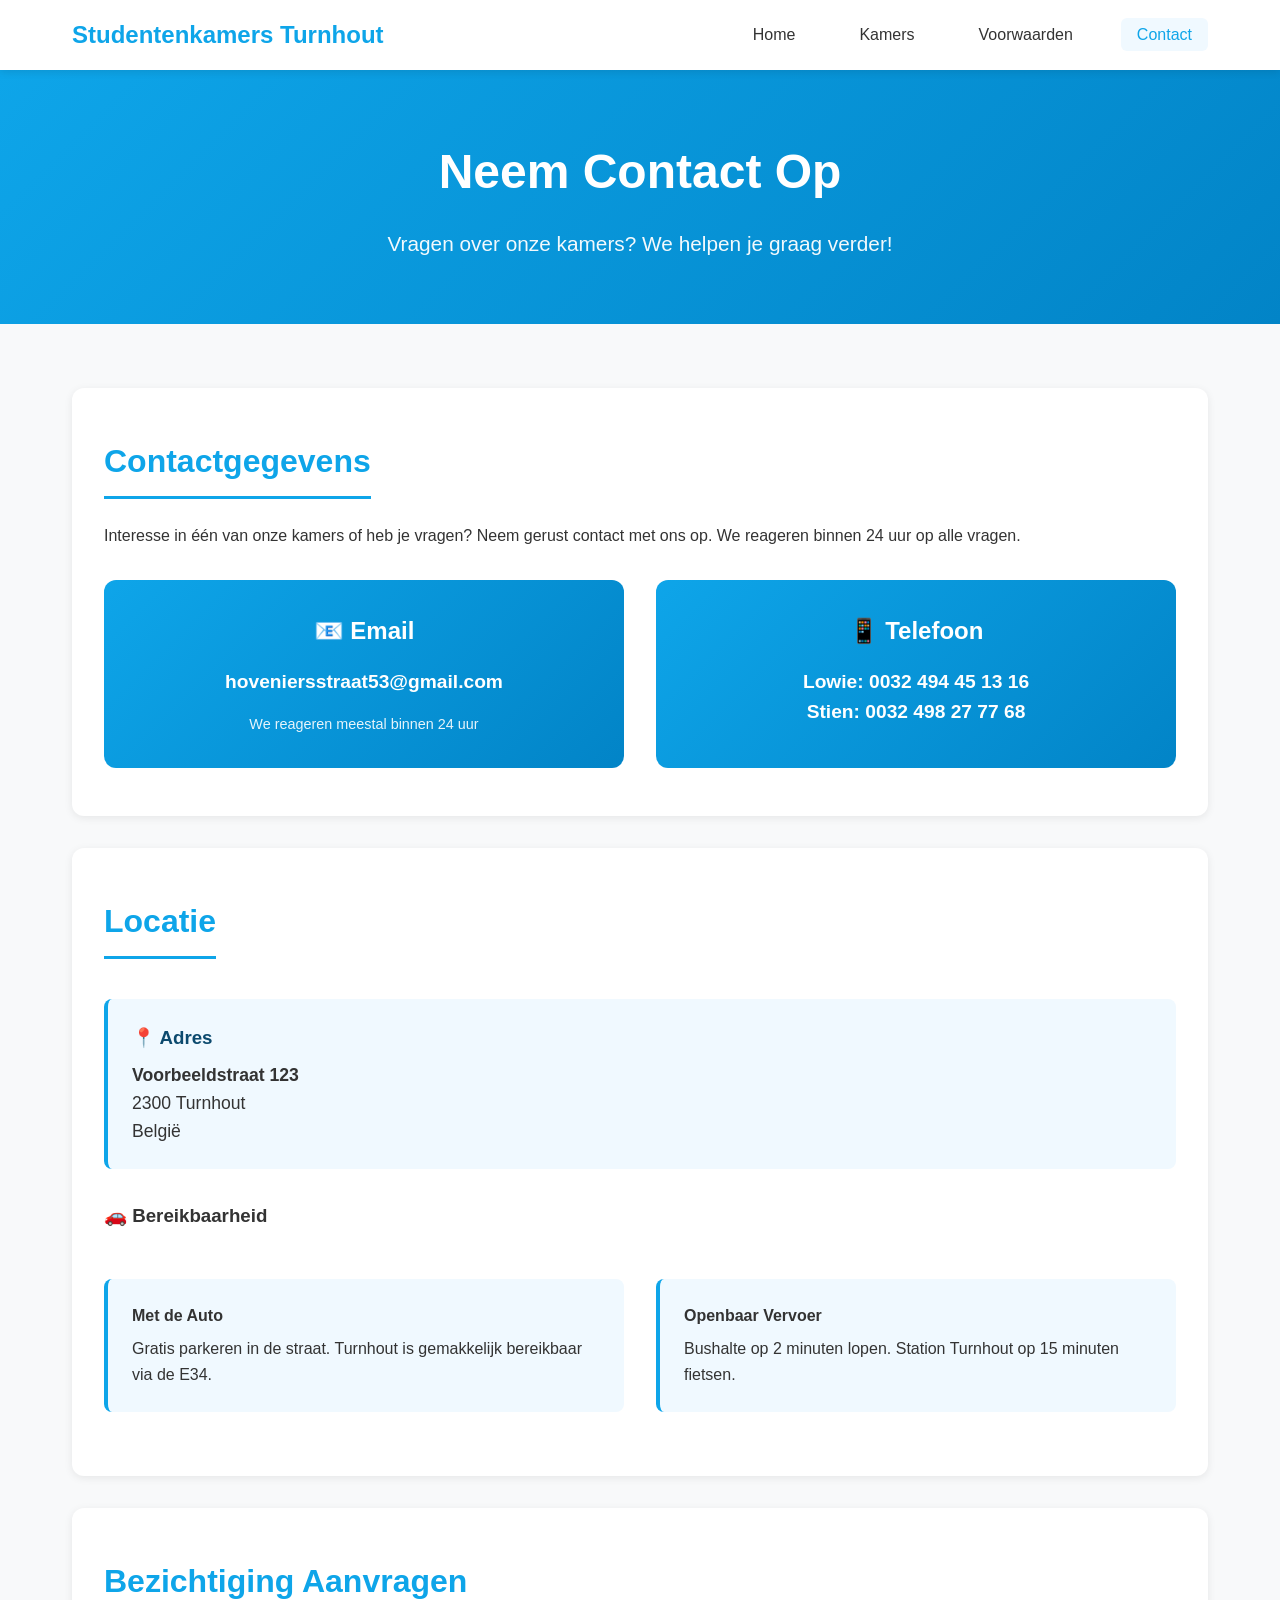
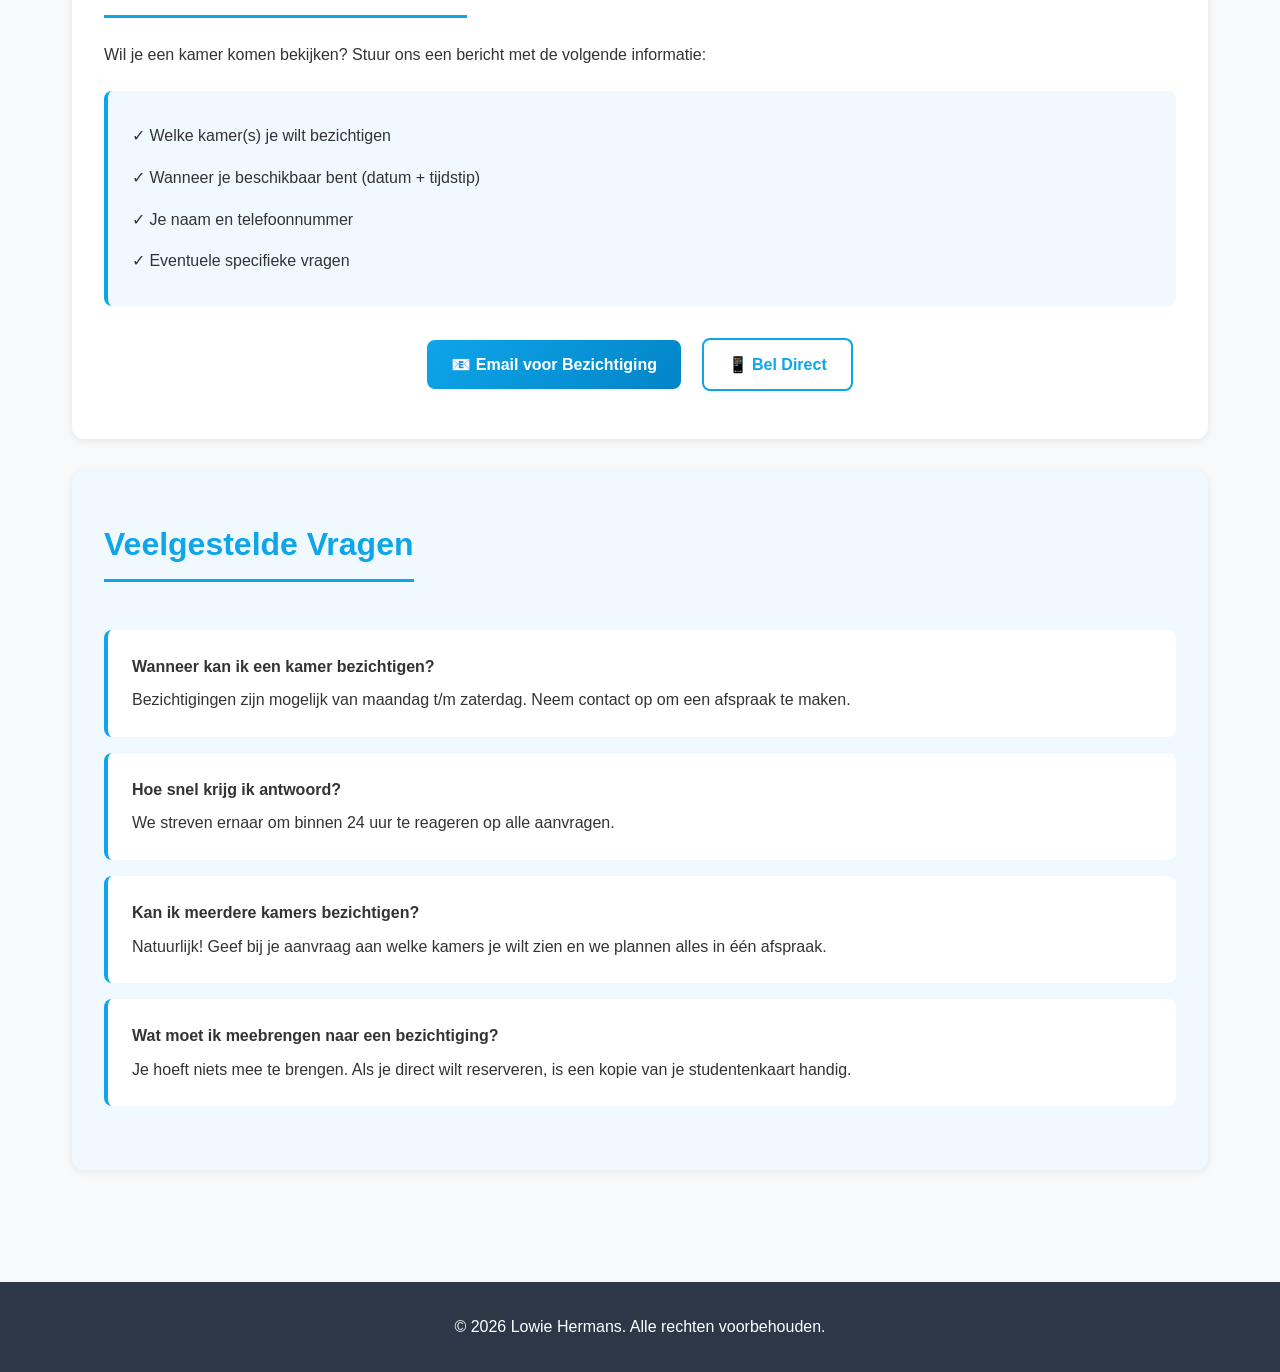
==== contact.html @ 1b9b8456 "Add files via upload" ====
<!DOCTYPE html>
<html lang="nl">
<head>
    <meta charset="UTF-8">
    <meta name="viewport" content="width=device-width, initial-scale=1.0">
    <title>Contact - Studentenkamers Turnhout</title>
    <link rel="stylesheet" href="styles.css">
</head>
<body>
    <nav>
        <div class="nav-container">
            <a href="index.html" class="logo">Studentenkamers Turnhout</a>
            <button class="mobile-menu-btn" onclick="toggleMenu()">☰</button>
            <ul class="nav-links" id="navLinks">
                <li><a href="index.html">Home</a></li>
                <li><a href="kamers.html">Kamers</a></li>
                <li><a href="voorwaarden.html">Voorwaarden</a></li>
                <li><a href="contact.html" class="active">Contact</a></li>
            </ul>
        </div>
    </nav>

    <div class="hero">
        <h1>Neem Contact Op</h1>
        <p>Vragen over onze kamers? We helpen je graag verder!</p>
    </div>

    <div class="container">
        <section>
            <h2>Contactgegevens</h2>
            <p style="margin-bottom: 2rem;">Interesse in één van onze kamers of heb je vragen? Neem gerust contact met ons op. We reageren binnen 24 uur op alle vragen.</p>
            
            <div class="contact-grid">
                <div class="contact-card">
                    <h3>📧 Email</h3>
                    <a href="mailto:hoveniersstraat53@gmail.com">hoveniersstraat53@gmail.com</a>
                    <p style="margin-top: 1rem; font-size: 0.9rem; opacity: 0.9;">We reageren meestal binnen 24 uur</p>
                </div>
                <div class="contact-card">
                    <h3>📱 Telefoon</h3>
                    <p>
                      <a href="tel:+32494451316">Lowie: 0032 494 45 13 16</a>
                    </p>
                    <p>
                      <a href="tel:+32498277768">Stien: 0032 498 27 77 68</a>
                    </p>
                </div>
            </div>
        </section>

        <section>
            <h2>Locatie</h2>
            <div class="info-box">
                <h3>📍 Adres</h3>
                <p style="margin-top: 0.5rem; font-size: 1.1rem;">
                    <strong>Voorbeeldstraat 123</strong><br>
                    2300 Turnhout<br>
                    België
                </p>
            </div>

            <div style="margin-top: 2rem;">
                <h3 style="color: #333; margin-bottom: 1rem;">🚗 Bereikbaarheid</h3>
                <div class="grid-2">
                    <div class="info-box">
                        <h4 style="margin-bottom: 0.5rem;">Met de Auto</h4>
                        <p>Gratis parkeren in de straat. Turnhout is gemakkelijk bereikbaar via de E34.</p>
                    </div>
                    <div class="info-box">
                        <h4 style="margin-bottom: 0.5rem;">Openbaar Vervoer</h4>
                        <p>Bushalte op 2 minuten lopen. Station Turnhout op 15 minuten fietsen.</p>
                    </div>
                </div>
            </div>
        </section>

        <section>
            <h2>Bezichtiging Aanvragen</h2>
            <p style="margin-bottom: 1.5rem;">Wil je een kamer komen bekijken? Stuur ons een bericht met de volgende informatie:</p>
            
            <div class="info-box">
                <ul style="list-style: none;">
                    <li style="padding: 0.5rem 0;">✓ Welke kamer(s) je wilt bezichtigen</li>
                    <li style="padding: 0.5rem 0;">✓ Wanneer je beschikbaar bent (datum + tijdstip)</li>
                    <li style="padding: 0.5rem 0;">✓ Je naam en telefoonnummer</li>
                    <li style="padding: 0.5rem 0;">✓ Eventuele specifieke vragen</li>
                </ul>
            </div>

            <div style="margin-top: 2rem; text-align: center;">
                <a href="mailto:hoveniersstraat53@gmail.com?subject=Bezichtiging Aanvraag" class="btn" style="margin-right: 1rem;">📧 Email voor Bezichtiging</a>
                <a href="tel:0032 494 45 13 16" class="btn-secondary">📱 Bel Direct</a>
            </div>
        </section>

        <section style="background: var(--accent-color);">
            <h2>Veelgestelde Vragen</h2>
            <div style="margin-top: 1.5rem;">
                <div class="info-box" style="margin-bottom: 1rem; background: white;">
                    <h4 style="margin-bottom: 0.5rem;">Wanneer kan ik een kamer bezichtigen?</h4>
                    <p>Bezichtigingen zijn mogelijk van maandag t/m zaterdag. Neem contact op om een afspraak te maken.</p>
                </div>
                <div class="info-box" style="margin-bottom: 1rem; background: white;">
                    <h4 style="margin-bottom: 0.5rem;">Hoe snel krijg ik antwoord?</h4>
                    <p>We streven ernaar om binnen 24 uur te reageren op alle aanvragen.</p>
                </div>
                <div class="info-box" style="margin-bottom: 1rem; background: white;">
                    <h4 style="margin-bottom: 0.5rem;">Kan ik meerdere kamers bezichtigen?</h4>
                    <p>Natuurlijk! Geef bij je aanvraag aan welke kamers je wilt zien en we plannen alles in één afspraak.</p>
                </div>
                <div class="info-box" style="background: white;">
                    <h4 style="margin-bottom: 0.5rem;">Wat moet ik meebrengen naar een bezichtiging?</h4>
                    <p>Je hoeft niets mee te brengen. Als je direct wilt reserveren, is een kopie van je studentenkaart handig.</p>
                </div>
            </div>
        </section>
    </div>

    <footer>
        <p>&copy; 2026 Lowie Hermans. Alle rechten voorbehouden.</p>
    </footer>

    <script>
        function toggleMenu() {
            const navLinks = document.getElementById('navLinks');
            navLinks.classList.toggle('active');
        }
    </script>
</body>
</html>
---- styles.css ----
/* ===================================
   STUDENTENKOTEN TURNHOUT - STYLES
   =================================== */

/* KLEURENSCHEMA OPTIES - Kies er één: */

/* OPTIE 1: Modern Blauw/Turquoise */
:root {
    --primary-color: #0ea5e9;
    --primary-dark: #0284c7;
    --secondary-color: #06b6d4;
    --accent-color: #f0f9ff;
    --text-dark: #0c4a6e;
}

/* OPTIE 2: Fris Groen/Natuur (uncomment om te gebruiken) */
/* :root {
    --primary-color: #10b981;
    --primary-dark: #059669;
    --secondary-color: #34d399;
    --accent-color: #ecfdf5;
    --text-dark: #064e3b;
} */


/* OPTIE 3: Warm Oranje/Rood (uncomment om te gebruiken) */
/* :root {
    --primary-color: #f59e0b;
    --primary-dark: #d97706;
    --secondary-color: #fb923c;
    --accent-color: #fffbeb;
    --text-dark: #78350f;
} */

/* Base Styles */
* {
    margin: 0;
    padding: 0;
    box-sizing: border-box;
}

body {
    font-family: -apple-system, BlinkMacSystemFont, 'Segoe UI', Roboto, 'Helvetica Neue', Arial, sans-serif;
    line-height: 1.6;
    color: #333;
    background-color: #f8f9fa;
}

/* Navigation */
nav {
    background: white;
    box-shadow: 0 2px 8px rgba(0,0,0,0.1);
    position: sticky;
    top: 0;
    z-index: 1000;
}

.nav-container {
    max-width: 1200px;
    margin: 0 auto;
    display: flex;
    justify-content: space-between;
    align-items: center;
    padding: 1rem 2rem;
}

.logo {
    font-size: 1.5rem;
    font-weight: 700;
    color: var(--primary-color);
    text-decoration: none;
}

.nav-links {
    list-style: none;
    display: flex;
    gap: 2rem;
    align-items: center;
}

.nav-links a {
    text-decoration: none;
    color: #333;
    font-weight: 500;
    transition: color 0.3s;
    padding: 0.5rem 1rem;
    border-radius: 6px;
}

.nav-links a:hover,
.nav-links a.active {
    color: var(--primary-color);
    background: var(--accent-color);
}

.mobile-menu-btn {
    display: none;
    background: none;
    border: none;
    font-size: 1.5rem;
    cursor: pointer;
    color: #333;
}

/* Header/Hero Section */
.hero {
    background: linear-gradient(135deg, var(--primary-color) 0%, var(--primary-dark) 100%);
    color: white;
    padding: 4rem 2rem;
    text-align: center;
}

/* Hero with Background Image */
.hero-with-image {
    background-image: url('./images/turnhout-6.jpg');
    background-size: cover;
    background-position: center;
    background-repeat: no-repeat;
    min-height: 400px;
    display: flex;
    align-items: center;
    justify-content: center;
    position: relative;
}

.hero-overlay {
    background: rgba(0, 0, 0, 0.5); /* Dark overlay so text is readable */
    padding: 3rem 2rem;
    border-radius: 12px;
    max-width: 900px;
    backdrop-filter: blur(5px);
}

.hero h1 {
    font-size: 3rem;
    margin-bottom: 1rem;
    font-weight: 700;
}

.hero p {
    font-size: 1.3rem;
    opacity: 0.95;
    max-width: 800px;
    margin: 0 auto;
}

/* Container */
.container {
    max-width: 1200px;
    margin: 0 auto;
    padding: 2rem;
}

/* Section */
section {
    background: white;
    margin: 2rem 0;
    padding: 3rem 2rem;
    border-radius: 12px;
    box-shadow: 0 2px 8px rgba(0,0,0,0.08);
}

section h2 {
    color: var(--primary-color);
    margin-bottom: 1.5rem;
    font-size: 2rem;
    border-bottom: 3px solid var(--primary-color);
    padding-bottom: 0.5rem;
    display: inline-block;
}

/* Buttons */
.btn {
    display: inline-block;
    background: linear-gradient(135deg, var(--primary-color) 0%, var(--primary-dark) 100%);
    color: white;
    padding: 0.75rem 1.5rem;
    border-radius: 8px;
    text-decoration: none;
    font-weight: 600;
    transition: transform 0.2s, box-shadow 0.2s;
    border: none;
    cursor: pointer;
}

.btn:hover {
    transform: translateY(-2px);
    box-shadow: 0 4px 12px rgba(0,0,0,0.2);
}

.btn-secondary {
    background: white !important;
    color: var(--primary-color) !important;
    border: 2px solid var(--primary-color) !important;
    display: inline-block;
    padding: 0.75rem 1.5rem;
    border-radius: 8px;
    text-decoration: none;
    font-weight: 600;
    transition: transform 0.2s, box-shadow 0.2s, background 0.3s;
    cursor: pointer;
}

.btn-secondary:hover {
    background: var(--accent-color) !important;
    transform: translateY(-2px);
    box-shadow: 0 4px 12px rgba(0,0,0,0.15);
}

/* Grid Layouts */
.grid-2 {
    display: grid;
    grid-template-columns: repeat(auto-fit, minmax(300px, 1fr));
    gap: 2rem;
    margin-top: 2rem;
}

.grid-3 {
    display: grid;
    grid-template-columns: repeat(auto-fill, minmax(280px, 1fr));
    gap: 2rem;
    margin-top: 2rem;
}

/* Cards */
.card {
    background: white;
    border-radius: 12px;
    overflow: hidden;
    box-shadow: 0 4px 12px rgba(0,0,0,0.1);
    transition: transform 0.3s, box-shadow 0.3s;
}

.card:hover {
    transform: translateY(-5px);
    box-shadow: 0 8px 20px rgba(0,0,0,0.15);
}

.card-image {
    width: 100%;
    height: 200px;
    background: linear-gradient(135deg, var(--accent-color) 0%, var(--secondary-color) 50%, var(--primary-color) 100%);
    display: flex;
    align-items: center;
    justify-content: center;
    font-size: 3rem;
}

.card-content {
    padding: 1.5rem;
}

.card-content h3 {
    color: #333;
    margin-bottom: 0.5rem;
    font-size: 1.5rem;
}

/* Room specific styles */
.room-price {
    color: var(--primary-color);
    font-size: 1.5rem;
    font-weight: 700;
    margin: 0.5rem 0;
}

.room-features {
    list-style: none;
    margin: 1rem 0;
}

.room-features li {
    padding: 0.3rem 0;
    color: #666;
}

.room-features li:before {
    content: "✓ ";
    color: var(--primary-color);
    font-weight: bold;
    margin-right: 0.5rem;
}

/* Info boxes */
.info-box {
    background: var(--accent-color);
    padding: 1.5rem;
    border-radius: 8px;
    border-left: 4px solid var(--primary-color);
    margin: 1rem 0;
}

.info-box h3 {
    color: var(--text-dark);
    margin-bottom: 0.5rem;
}

/* Building Showcase Section */
.building-showcase {
    display: grid;
    grid-template-columns: 1fr 1fr;
    gap: 0;
    min-height: 500px;
}

.building-image {
    position: relative;
    overflow: hidden;
    background: #f0f0f0;
}

.building-image img {
    width: 100%;
    height: 100%;
    object-fit: cover;
    display: block;
}

.building-image-placeholder {
    position: absolute;
    top: 0;
    left: 0;
    width: 100%;
    height: 100%;
    display: flex;
    flex-direction: column;
    align-items: center;
    justify-content: center;
    background: linear-gradient(135deg, var(--accent-color) 0%, #e8f4f8 100%);
    color: #999;
}

.placeholder-icon {
    font-size: 5rem;
    margin-bottom: 1rem;
    opacity: 0.5;
}

.building-image-placeholder p {
    font-size: 1.2rem;
    font-weight: 600;
    margin-bottom: 0.5rem;
}

.building-image-placeholder small {
    font-size: 0.9rem;
    opacity: 0.7;
}

.building-info {
    padding: 3rem;
    display: flex;
    flex-direction: column;
    justify-content: center;
    background: white;
}

.building-features {
    display: grid;
    grid-template-columns: 1fr;
    gap: 1.5rem;
    margin-top: 2rem;
}

.building-feature {
    display: flex;
    gap: 1rem;
    align-items: flex-start;
}

.feature-icon {
    font-size: 2rem;
    min-width: 50px;
    text-align: center;
}

.building-feature strong {
    display: block;
    color: var(--primary-color);
    font-size: 1.1rem;
    margin-bottom: 0.3rem;
}

.building-feature p {
    color: #666;
    margin: 0;
    line-height: 1.4;
}

/* Contact Section */
.contact-grid {
    display: grid;
    grid-template-columns: repeat(auto-fit, minmax(250px, 1fr));
    gap: 2rem;
    margin-top: 2rem;
}

.contact-card {
    background: linear-gradient(135deg, var(--primary-color) 0%, var(--primary-dark) 100%);
    color: white;
    padding: 2rem;
    border-radius: 12px;
    text-align: center;
}

.contact-card h3 {
    margin-bottom: 1rem;
    font-size: 1.5rem;
}

.contact-card a {
    color: white;
    text-decoration: none;
    font-size: 1.2rem;
    font-weight: 600;
}

.contact-card a:hover {
    text-decoration: underline;
}

/* Features grid */
.features-grid {
    display: grid;
    grid-template-columns: repeat(auto-fit, minmax(200px, 1fr));
    gap: 1rem;
    margin-top: 1rem;
}

.feature-item {
    padding: 1rem;
    background: var(--accent-color);
    border-radius: 8px;
    text-align: center;
    font-weight: 500;
}

/* Rules/List items */
.rules-list {
    list-style: none;
    margin-top: 1rem;
}

.rules-list li {
    padding: 1rem;
    margin: 0.5rem 0;
    background: #f8f9fa;
    border-radius: 8px;
    border-left: 4px solid var(--primary-color);
}

/* Footer */
footer {
    background: #2d3748;
    color: white;
    text-align: center;
    padding: 2rem;
    margin-top: 3rem;
}

/* Responsive */
@media (max-width: 768px) {
    .hero h1 {
        font-size: 2rem;
    }

    .hero p {
        font-size: 1.1rem;
    }

    .nav-links {
        display: none;
        position: absolute;
        top: 100%;
        left: 0;
        right: 0;
        background: white;
        flex-direction: column;
        padding: 1rem;
        box-shadow: 0 4px 8px rgba(0,0,0,0.1);
    }

    .nav-links.active {
        display: flex;
    }

    .mobile-menu-btn {
        display: block;
    }

    .building-showcase {
        grid-template-columns: 1fr;
    }

    .building-image {
        min-height: 300px;
    }

    .building-info {
        padding: 2rem 1.5rem;
    }

    .building-features {
        gap: 1rem;
    }

    .grid-2,
    .grid-3 {
        grid-template-columns: 1fr;
    }

    section {
        padding: 2rem 1rem;
    }

    .container {
        padding: 1rem;
    }
}

/* Modal styles */
.modal {
    display: none;
    position: fixed;
    z-index: 1000;
    left: 0;
    top: 0;
    width: 100%;
    height: 100%;
    background-color: rgba(0,0,0,0.8);
    overflow-y: auto;
}

.modal-content {
    background-color: white;
    margin: 2rem auto;
    padding: 0;
    max-width: 900px;
    border-radius: 12px;
    position: relative;
    animation: slideIn 0.3s;
}

@keyframes slideIn {
    from {
        transform: translateY(-50px);
        opacity: 0;
    }
    to {
        transform: translateY(0);
        opacity: 1;
    }
}

.close {
    color: white;
    position: absolute;
    right: 1rem;
    top: 1rem;
    font-size: 2rem;
    font-weight: bold;
    cursor: pointer;
    z-index: 1001;
    background: rgba(0,0,0,0.5);
    width: 40px;
    height: 40px;
    border-radius: 50%;
    display: flex;
    align-items: center;
    justify-content: center;
    transition: background 0.3s;
}

.close:hover {
    background: rgba(0,0,0,0.8);
}

.modal-image {
    width: 100%;
    height: 400px;
    background: linear-gradient(135deg, var(--accent-color) 0%, var(--secondary-color) 50%, var(--primary-color) 100%);
    display: flex;
    align-items: center;
    justify-content: center;
    font-size: 5rem;
    border-radius: 12px 12px 0 0;
}

.modal-body {
    padding: 2rem;
}

.modal-body h2 {
    color: var(--primary-color);
    border: none;
    margin-bottom: 1rem;
}

.detail-grid {
    display: grid;
    grid-template-columns: repeat(auto-fit, minmax(200px, 1fr));
    gap: 1rem;
    margin: 1.5rem 0;
}

.detail-item {
    background: #f8f9fa;
    padding: 1rem;
    border-radius: 8px;
    border-left: 4px solid var(--primary-color);
}

.detail-item strong {
    color: var(--primary-color);
    display: block;
    margin-bottom: 0.3rem;
}
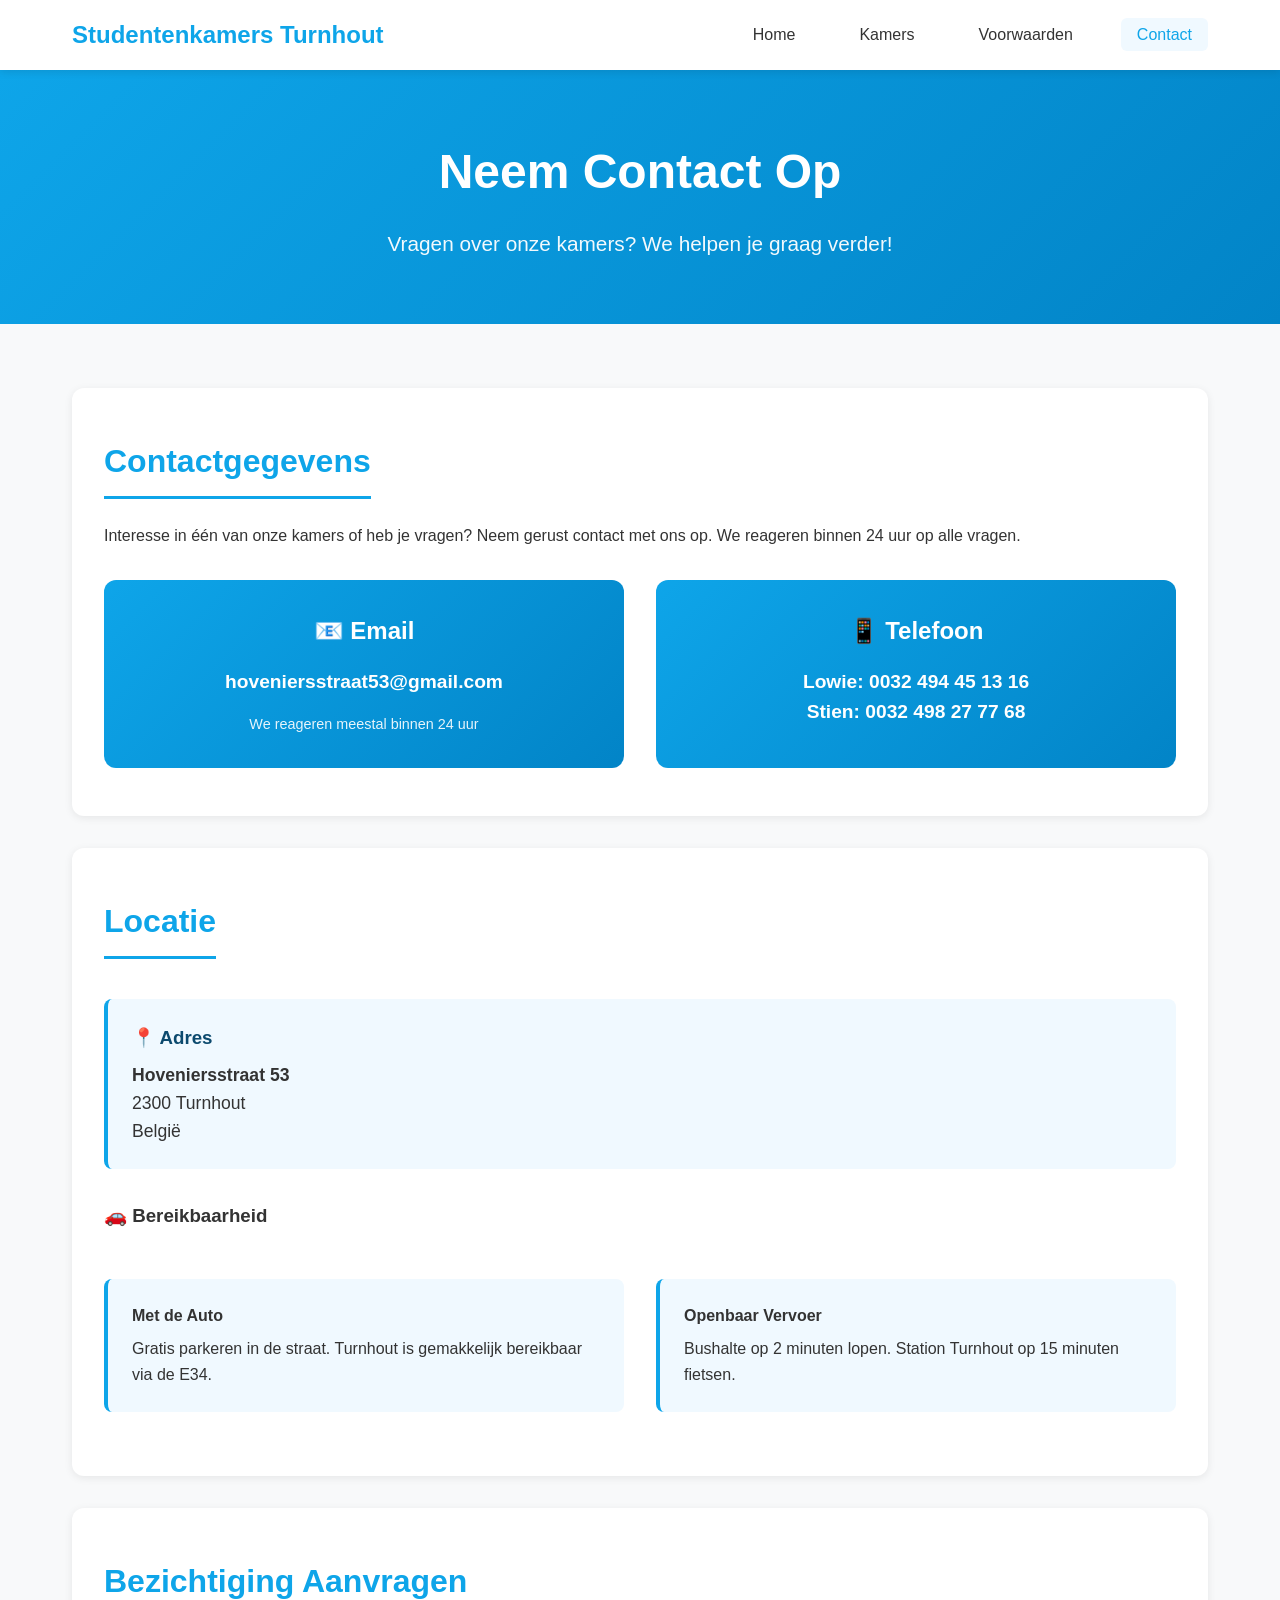
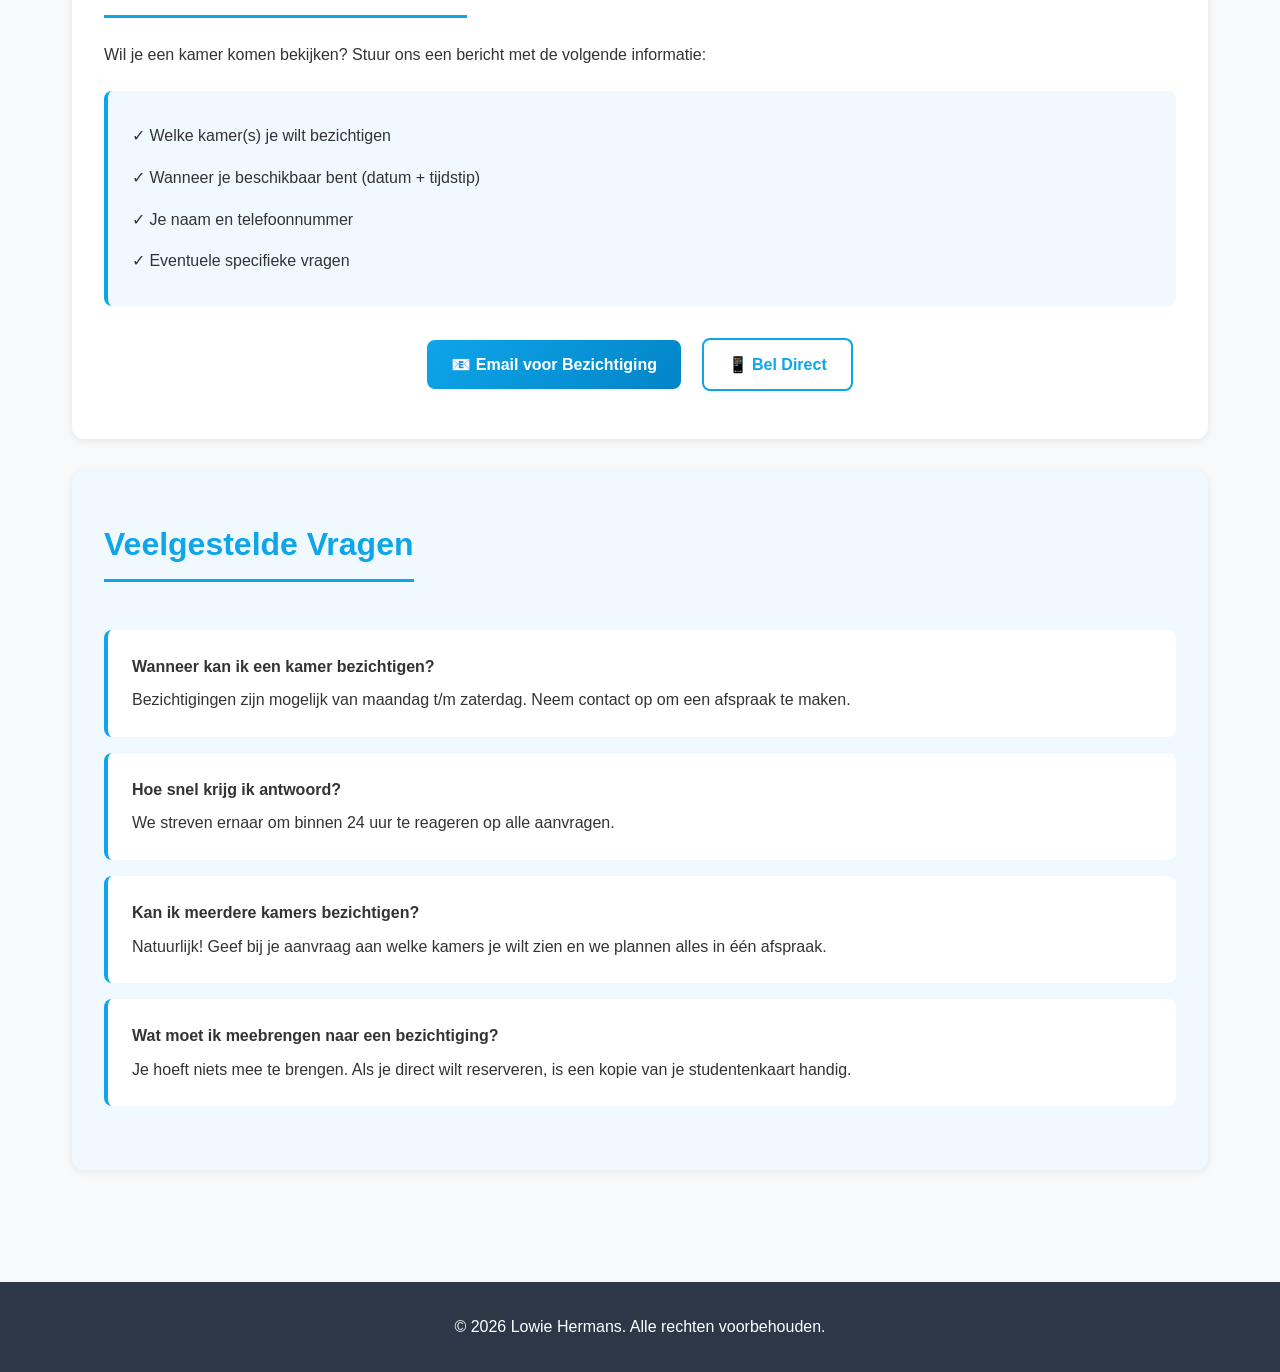
==== commit 4d5314d6: "Update contact.html" ====
--- a/contact.html
+++ b/contact.html
@@ -53,7 +53,7 @@
             <div class="info-box">
                 <h3>📍 Adres</h3>
                 <p style="margin-top: 0.5rem; font-size: 1.1rem;">
-                    <strong>Voorbeeldstraat 123</strong><br>
+                    <strong>Hoveniersstraat 53</strong><br>
                     2300 Turnhout<br>
                     België
                 </p>
